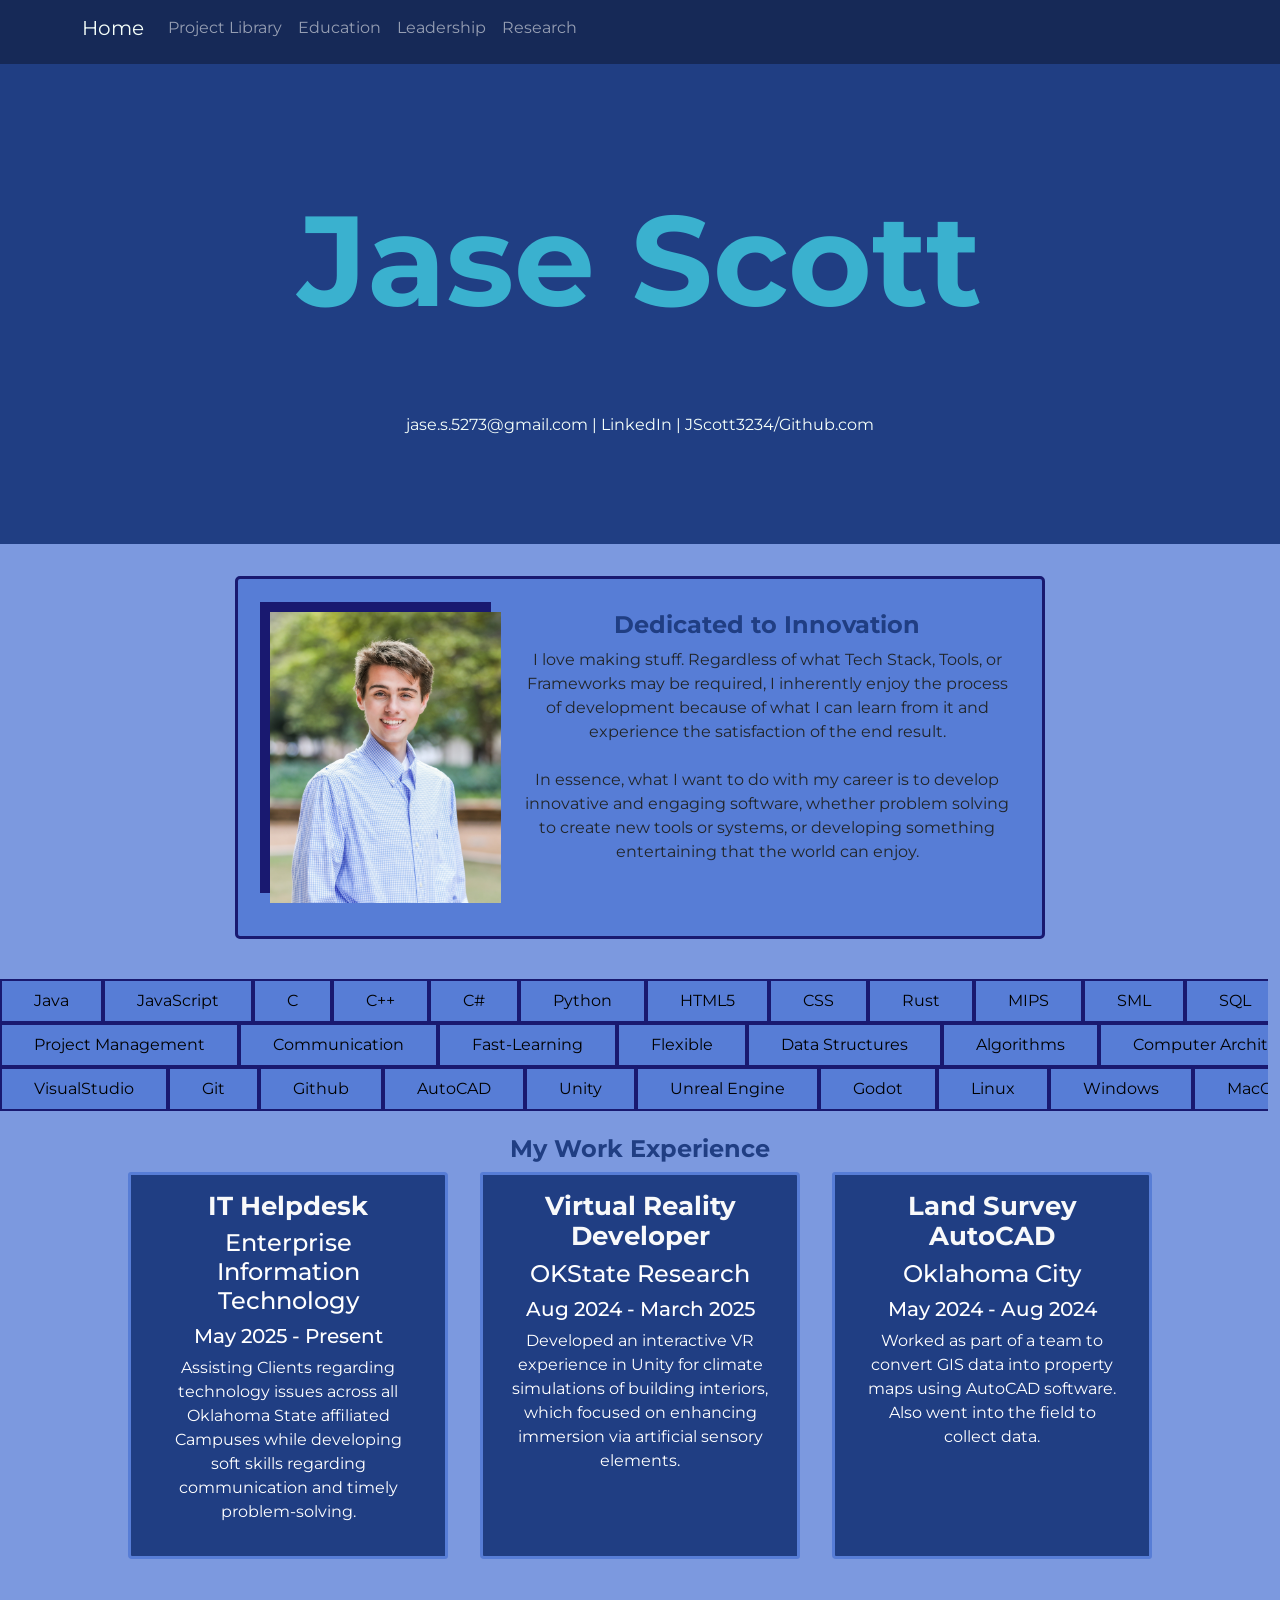
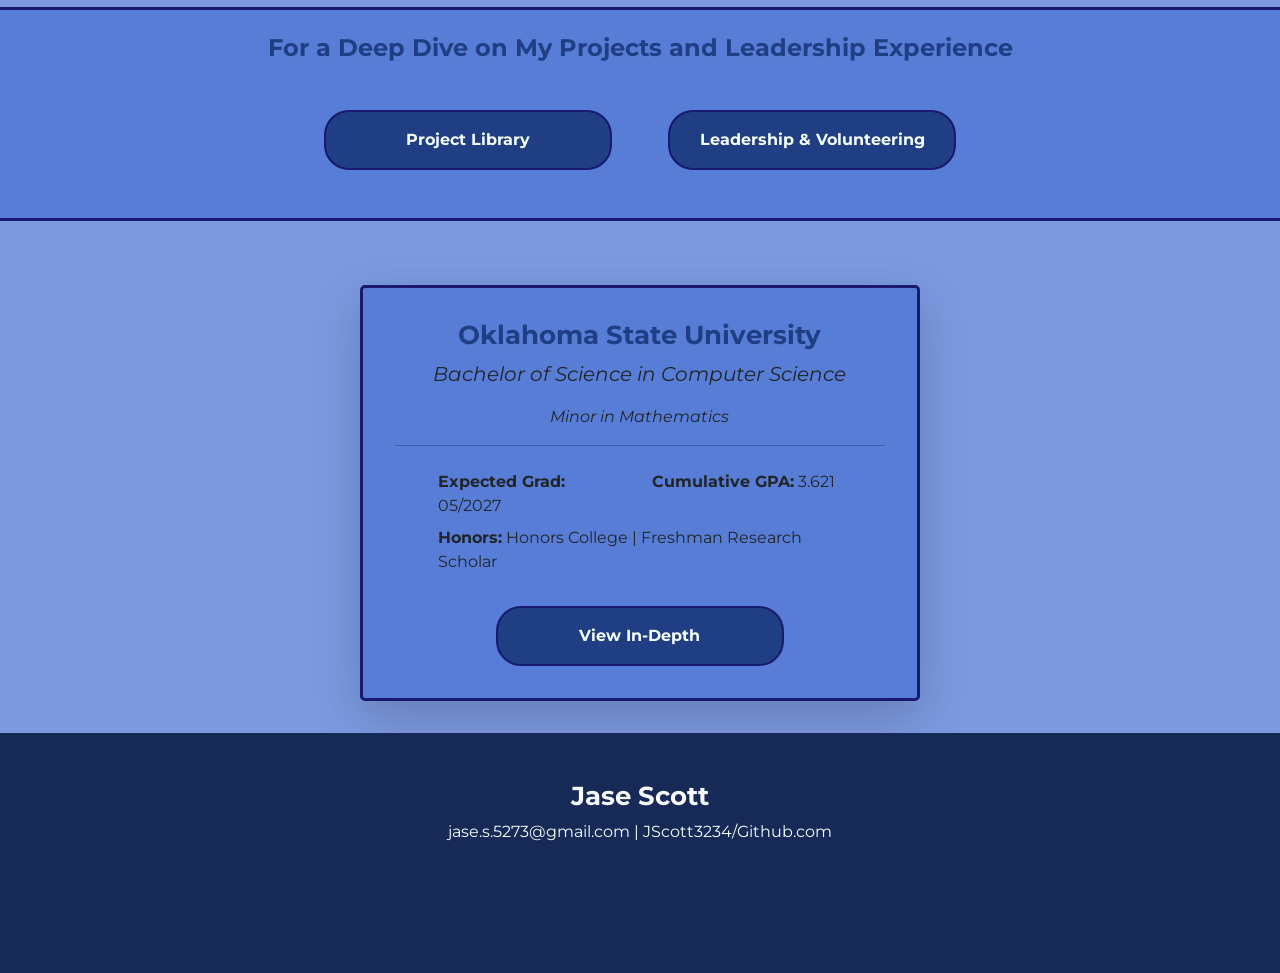
==== pages/index.html @ 5986a134 "Format Fixes Moved everything around and got pretty organizational" ====
<!DOCTYPE html>
<html lang="en">

<head>
    <meta charset="utf-8" />
    <meta name="viewport" content="width=device-width, initial-scale=1.0" />
    <title>Jase Scott</title>
    <link href="https://cdn.jsdelivr.net/npm/bootstrap@5.3.3/dist/css/bootstrap.min.css" rel="stylesheet"
        integrity="sha384-QWTKZyjpPEjISv5WaRU9OFeRpok6YctnYmDr5pNlyT2bRjXh0JMhjY6hW+ALEwIH" crossorigin="anonymous">
    <link rel="stylesheet" href="../css/site.css" asp-append-version="true" />
    <link rel="preconnect" href="https://fonts.googleapis.com">
    <link rel="preconnect" href="https://fonts.gstatic.com" crossorigin>
    <link href="https://fonts.googleapis.com/css2?family=Montserrat:ital,wght@0,100..900;1,100..900&display=swap"
        rel="stylesheet">
</head>

<body>
    <header>
        <nav class="navbar navbar-expand-sm navbar-toggleable-sm navbar-dark box-shadow pb-3 pt-2"
            style="background-color: #162957;">
            <div class="container">
                <a class="navbar-brand" href="index.html" style="color: mintcream;">Home</a>
                <button class="navbar-toggler" type="button" data-bs-toggle="collapse" data-bs-target=".navbar-collapse"
                    aria-controls="navbarSupportedContent" aria-expanded="false" aria-label="Toggle navigation">
                    <span class="navbar-toggler-icon"></span>
                </button>
                <div class="navbar-collapse collapse d-sm-inline-flex justify-content-between">
                    <ul class="navbar-nav flex-grow-1">
                        <li class="nav-item">
                            <a class="nav-link" href="projects.html">Project Library</a>
                        </li>
                        <li class="nav-item">
                            <a class="nav-link" href="education.html">Education</a>
                        </li>
                        <li class="nav-item">
                            <a class="nav-link" href="leadership.html">Leadership</a>
                        </li>
                        <li class="nav-item">
                            <a class="nav-link" href="research.html">Research</a>
                        </li>
                    </ul>
                </div>
            </div>
        </nav>
    </header>
    <div class="container-fluid p-0 overflow-x-hidden">
        <main role="main" class="pb-0">

            <!-- Banner -->
            <div class="row banner justify-content-center">
                <h1>Jase Scott</h1>
                <div class="contactInfo">
                    <!-- TODO: What if I replaced these with SVG icons instead of text?-->
                    <p><a href="mailto:jase.s.5273@gmail.com" target="_blank">jase.s.5273@gmail.com</a> | <a
                            class="linklist" href="https://www.linkedin.com/in/jase-scott-a76980309/"
                            target="_blank">LinkedIn</a> | <a href="https://github.com/JScott3234"
                            target="_blank">JScott3234/Github.com</a> </p>
                </div>
            </div>

            <!-- Personal Message -->
            <div class="row personal justify-content-center">
                <div class="col-md-8 personalContainer">
                    <div class="row align-items-center">
                        <div class="col-md-4">
                            <img src="../images/The_Jase.JPG" alt="Portrait of Jase Scott"
                                class="personalImage img-fluid" />
                        </div>
                        <div class="col-md-8 text-center mb-4">
                            <h2><strong>Dedicated to Innovation</strong></h2>
                            <p class="text-dark">
                                I love making stuff. Regardless of what Tech Stack, Tools, or Frameworks may be
                                required, I inherently enjoy the process of development because of what I can learn from
                                it and experience the satisfaction of the end result.
                                <br />
                                <br />
                                In essence, what I want to do with my career is to develop innovative and engaging
                                software, whether problem solving to create new tools or systems, or developing
                                something
                                entertaining that the world can enjoy.
                            </p>
                        </div>
                    </div>
                </div>
            </div>

            <!-- Skills -->
            <div class="row skills">

                <div class="languagesTicker">
                    <span class="tickerItem">Java</span>
                    <span class="tickerItem">JavaScript</span>
                    <span class="tickerItem">C</span>
                    <span class="tickerItem">C++</span>
                    <span class="tickerItem">C#</span>
                    <span class="tickerItem">Python</span>
                    <span class="tickerItem">HTML5</span>
                    <span class="tickerItem">CSS</span>
                    <span class="tickerItem">Rust</span>
                    <span class="tickerItem">MIPS</span>
                    <span class="tickerItem">SML</span>
                    <span class="tickerItem">SQL</span>
                    <span class="tickerItem">Java</span>
                    <span class="tickerItem">JavaScript</span>
                    <span class="tickerItem">C</span>
                    <span class="tickerItem">C++</span>
                    <span class="tickerItem">C#</span>
                    <span class="tickerItem">Python</span>
                    <span class="tickerItem">HTML5</span>
                    <span class="tickerItem">CSS</span>
                    <span class="tickerItem">Rust</span>
                    <span class="tickerItem">MIPS</span>
                    <span class="tickerItem">SML</span>
                    <span class="tickerItem">SQL</span>
                    <span class="tickerItem">Java</span>
                    <span class="tickerItem">JavaScript</span>
                    <span class="tickerItem">C</span>
                    <span class="tickerItem">C++</span>
                    <span class="tickerItem">C#</span>
                    <span class="tickerItem">Python</span>
                    <span class="tickerItem">HTML5</span>
                    <span class="tickerItem">CSS</span>
                    <span class="tickerItem">Rust</span>
                    <span class="tickerItem">MIPS</span>
                    <span class="tickerItem">SML</span>
                    <span class="tickerItem">SQL</span>
                </div>

                <div class="skillsTicker">
                    <span class="tickerItem">Project Management</span>
                    <span class="tickerItem">Communication</span>
                    <span class="tickerItem">Fast-Learning</span>
                    <span class="tickerItem">Flexible</span>
                    <span class="tickerItem">Data Structures</span>
                    <span class="tickerItem">Algorithms</span>
                    <span class="tickerItem">Computer Architecture</span>
                    <span class="tickerItem">Software Development</span>
                    <span class="tickerItem">Game Development</span>
                    <span class="tickerItem">Documentation</span>
                    <span class="tickerItem">Debugging</span>
                    <span class="tickerItem">Prototyping</span>
                    <span class="tickerItem">SDLC(AGILE)</span>
                    <span class="tickerItem">Project Management</span>
                    <span class="tickerItem">Communication</span>
                    <span class="tickerItem">Fast-Learning</span>
                    <span class="tickerItem">Flexible</span>
                    <span class="tickerItem">Data Structures</span>
                    <span class="tickerItem">Algorithms</span>
                    <span class="tickerItem">Computer Architecture</span>
                    <span class="tickerItem">Software Development</span>
                    <span class="tickerItem">Game Development</span>
                    <span class="tickerItem">Documentation</span>
                    <span class="tickerItem">Debugging</span>
                    <span class="tickerItem">Prototyping</span>
                    <span class="tickerItem">SDLC(AGILE)</span>

                </div>

                <div class="toolsTicker">
                    <span class="tickerItem">VisualStudio</span>
                    <span class="tickerItem">Git</span>
                    <span class="tickerItem">Github</span>
                    <span class="tickerItem">AutoCAD</span>
                    <span class="tickerItem">Unity</span>
                    <span class="tickerItem">Unreal Engine</span>
                    <span class="tickerItem">Godot</span>
                    <span class="tickerItem">Linux</span>
                    <span class="tickerItem">Windows</span>
                    <span class="tickerItem">MacOS</span>
                    <span class="tickerItem">Arduino</span>
                    <span class="tickerItem">Blender</span>
                    <span class="tickerItem">OpenCV</span>
                    <span class="tickerItem">ROS</span>
                    <span class="tickerItem">Android</span>
                    <span class="tickerItem">Virtual Reality</span>
                    <span class="tickerItem">Augmented Reality</span>
                    <span class="tickerItem">SQL Server Management Studio</span>
                    <span class="tickerItem">Matlab</span>
                    <span class="tickerItem">.NET</span>
                    <span class="tickerItem">VisualStudio</span>
                    <span class="tickerItem">Git</span>
                    <span class="tickerItem">Github</span>
                    <span class="tickerItem">AutoCAD</span>
                    <span class="tickerItem">Unity</span>
                    <span class="tickerItem">Unreal Engine</span>
                    <span class="tickerItem">Godot</span>
                    <span class="tickerItem">Linux</span>
                    <span class="tickerItem">Windows</span>
                    <span class="tickerItem">MacOS</span>
                    <span class="tickerItem">Arduino</span>
                    <span class="tickerItem">Blender</span>
                    <span class="tickerItem">OpenCV</span>
                    <span class="tickerItem">ROS</span>
                    <span class="tickerItem">Android</span>
                    <span class="tickerItem">Virtual Reality</span>
                    <span class="tickerItem">Augmented Reality</span>
                    <span class="tickerItem">SQL Server Management Studio</span>
                    <span class="tickerItem">Matlab</span>
                    <span class="tickerItem">.NET</span>
                </div>
            </div>

            <!-- Work Experience -->
            <div class="row work justify-content-center mt-3 align">
                <h2><strong>My Work Experience</strong></h2>

                <div class="row justify-content-center col-md-3 workCard">
                    <h3 class="text-light">IT Helpdesk</h3>
                    <h4>Enterprise Information Technology</h4>
                    <h5>May 2025 - Present</h5>
                    <p>Assisting Clients regarding technology issues across all Oklahoma State affiliated Campuses while
                        developing
                        soft skills regarding communication and timely problem-solving.</p>
                </div>

                <div class="row justify-content-center col-md-3 workCard">
                    <h3 class="text-light">Virtual Reality Developer</h3>
                    <h4>OKState Research</h4>
                    <h5>Aug 2024 - March 2025</h5>
                    <p>Developed an interactive VR experience in Unity for climate simulations of building interiors,
                        which focused
                        on enhancing immersion via artificial sensory elements.</p>
                </div>

                <div class="row justify-content-center col-md-3 workCard">
                    <h3 class="text-light">Land Survey AutoCAD</h3>
                    <h4>Oklahoma City</h4>
                    <h5>May 2024 - Aug 2024</h5>
                    <p>Worked as part of a team to convert GIS data into property maps using AutoCAD software. Also went
                        into the
                        field to collect data.</p>
                </div>
            </div>

            <!-- Navigation Buttons -->
            <div class="row justify-content-center align-items-center buttonMenu text-center">
                <h2 class="text-center mt-4 mb-5"><strong>For a Deep Dive on My Projects and Leadership
                        Experience</strong></h2>
                <div class="col-12 col-md-auto mx-md-3">
                    <a href="projects.html"><button class="btn-dark">Project Library</button></a>
                </div>
                <div class="col-12 col-md-auto mx-md-3">
                    <a href="leadership.html"><button class="btn-dark">Leadership & Volunteering</button></a>
                </div>
            </div>

            <!-- Incorporating all this in the leadership page
            <div class="row work justify-content-center">
                <h2><strong>Volunteering and Leadership</strong></h2>   

                <div class="col-sm-3 workCard">
                    <h3><a href="https://www.hackokstate.com/">HackOkstate</a></h3>
                    <h4>Logistics and Catering Director</h4>
                    <h5>Sept 2025 - Present</h5>
                    <p>Assisted in the preparation and hosting of an MLH sponsored Hackathon at Oklahoma State, and
                        contiuning to
                        assist in preparation for the next!</p>
                </div>

                <div class="col-sm-3 workCard">
                    <h3><a href="https://okstateacm.github.io/">Associates in Computing Machinery</a></h3>
                    <h4>Secretary</h4>
                    <h5>Aug 2025 - Present</h5>
                    <p>Acting as a networking entity/liason between multiple techonology-oriented
                        clubs.</p>
                </div>

                <div class="col-sm-3 workCard">
                    <h3><a href="https://osuvgdc.com/">Video Game Development Club</a></h3>
                    <h4>Vice President</h4>
                    <h5>April 2025 - Present</h5>
                    <p>
                        Organizing workshops to teach students how to make games,
                        brainstorming with the other leaders on event ideas,
                        and networking with other clubs for co-op events.
                    </p>
                </div>
            </div>

            <hr /> -->



            <!-- Education -->
            <div class="row education justify-content-center text-center mt-3">
                <div class="col-md-8 mt-3">
                    <div class="collegeContainer shadow-lg">
                        <h3 class="mb-2">Oklahoma State University</h3>
                        <p class="fs-5"><em>Bachelor of Science in Computer Science</em></p>
                        <p class="fs-7 mb-3"><em>Minor in Mathematics</em></p>

                        <hr class="hr opacity-50" />

                        <div class="row text-start justify-content-center fs-6 mt-4">
                            <div class="col-sm-5 mb-2">
                                <strong>Expected Grad:</strong> 05/2027
                            </div>
                            <div class="col-sm-5 mb-2">
                                <strong>Cumulative GPA:</strong> 3.621
                            </div>
                            <div class="col-sm-10 mb-3">
                                <strong>Honors:</strong> Honors College | Freshman Research Scholar
                            </div>
                        </div>

                        <a href="education.html" class="d-inline-block mt-3">
                            <button class="btn-dark m-0">View In-Depth</button>
                        </a>
                    </div>
                </div>
            </div>
        </main>
    </div>

    <!-- Footer -->
    <footer class="footer">
        <h3 class="text-light">Jase Scott</h3>
        <p class="contactInfo"><a href="mailto:jase.s.5273@gmail.com" target="_blank">jase.s.5273@gmail.com</a> | <a
                href="https://github.com/JScott3234" target="_blank">JScott3234/Github.com</a></p>

    </footer>

    <script src="https://code.jquery.com/jquery-3.7.1.min.js"
        integrity="sha256-/JqT3SQfawRcv/BIHPThkBvs0OEvtFFmqPF/lYI/Cxo=" crossorigin="anonymous"></script>
    <!--<script src="https://cdn.jsdelivr.net/npm/bootstrap@5.3.3/dist/js/bootstrap.bundle.min.js"
        integrity="sha384-YvpcrYf0tY3lHB60NNkmxc5s9fDVZLESaAA55NDzOxhy9GkcIdslK1eN7N6jIeHz"
        crossorigin="anonymous"></script>
    <script src="./js/site.js" asp-append-version="true"></script>-->
</body>

</html>
---- css/site.css ----
html,
body {
    background-color: #7C99DF;
    font-family: "Montserrat", sans-serif;
    font-optical-sizing: auto;
    font-weight: normal;
    font-style: normal;
}

.montserrat {
    /*-<uniqueifier >*/
    font-family: "Montserrat", sans-serif;
    font-optical-sizing: auto;
    font-weight: normal;
    font-style: normal;
}

h1 {
    font-size: 8rem;
    color: #3AB1CF;
    font-weight: bold;
    padding-top: 5.5rem;
    margin-bottom: 1rem;
}

h2 {
    font-size: 1.5rem;
    color: #203E83;
}

h3 {
    font-size: 1.6rem;
    font-weight: bold;
    color: #203E83;
}

/*Banner Section*/
.banner {
    background-color: #203E83;
    color: mintcream;
    text-align: center;
    margin: 0;
    padding: 2rem;
    width: 100%;
    height: 30rem;
}

.smallBanner {
    background-color: #203E83;
    color: mintcream;

}

.contactInfo {
    color: mintcream;
    margin-top: 0;
}

a {
    color: mintcream;
    text-decoration: none;
}

a:hover {
    color: #3AB1CF;
}

/*Education Section*/
.education {
    padding-top: 2rem;
    padding-bottom: 2rem;
    margin-top: 2rem;
    text-align: center;
}

/* College Section*/
.collegeContainer {
    background-color: #577DD6;
    max-width: 35rem;
    width: 100%;
    border: 3px solid midnightblue;
    border-radius: 5px;
    display: inline-block;
    padding: 2rem;
}

.hr {
    color: #203E83;
}

/*Skills Section*/
.skills {
    width: 100%;
    overflow: hidden;
    /* Hides the content outside the view so it can roll in*/
    color: black;
    padding: 0.5rem 0;
    text-align: center;
}

/* Individual Tickers for Each Part of The Skills Section, 
    used to apply unique animations to each Ticker*/
.languagesTicker {
    display: flex;
    animation: ticker 45s linear infinite;
    white-space: nowrap;
}

.skillsTicker {
    display: flex;
    animation: ticker2 45s linear infinite;
    white-space: nowrap;
}

.toolsTicker {
    display: flex;
    animation: ticker 45s linear infinite;
    white-space: nowrap;
}

/*Applied to Each Block in the Ticker*/
.tickerItem {
    display: inline-block;
    margin: 0.5 2rem;
    padding-left: 2rem;
    padding-right: 2rem;
    padding-top: .5rem;
    padding-bottom: .5rem;
    border: 2px solid midnightblue;
    background: #577DD6;
}

/*Dedicated Animations for Tickers*/

/*Right to Left Ticker Animation*/
@keyframes ticker {
    0% {
        transform: translate3d(0, 0, 0);
    }

    100% {
        transform: translate3d(-100%, 0, 0);
    }
}

/*Left to Right Ticker Animation*/
@keyframes ticker2 {
    0% {
        transform: translate3d(-100%, 0, 0);
    }

    100% {
        transform: translate3d(0, 0, 0);
    }
}

/* Work Experience & Volunteering/Leadership */
.work {
    text-align: center;
    margin: 0rem;
    margin-bottom: 3rem;
}

/* Each Job Element, also used for Volunteer Section */
.workCard {
    background-color: #203E83;
    border: 3px solid #577DD6;
    color: white;
    display: inline-block;
    vertical-align: top;
    padding: 1rem;
    border-radius: 3px 4px;
    margin-left: 1rem;
    margin-right: 1rem;
}

/* Buttons */

button {
    background-color: #203E83;
    color: mintcream;
    font-weight: bold;
    border: 2px solid midnightblue;
    border-radius: 25px;
    padding: 1rem;
    width: 18rem;
    margin-bottom: 3rem;

}

button:hover {
    background-color: #305cc2;
}

.buttonMenu {
    background-color: #577DD6;
    border: 3px solid midnightblue;
    border-radius: 5px;
}

/*Personal Interest*/
.personal {
    margin: 2rem;
}

/*Container for Image and Paragraph*/
.personalContainer {
    background-color: #577DD6;
    border: 3px solid midnightblue;
    border-radius: 5px;
    padding: 2rem;
}

/*Image*/
.personalImage {
    box-shadow: midnightblue -10px -10px;
}

/*Three Words Section*/
.words {
    height: 10rem;
    padding-bottom: 2rem;
    margin-bottom: 3rem;
    text-align: center;
}

/*Individual Word*/
.word {
    border: 4px solid midnightblue;
    width: 22rem;
    height: 4rem;
    text-align: center;
    display: inline-block;
    margin-right: 5rem;
    font-size: 3rem;
    border-radius: 25px 25px;
    color: #6082B6;
    text-shadow: 2px 1px 1px mintcream;
    background-color: midnightblue;
}

/*Footer*/
.footer {
    text-align: center;
    background-color: #162957;
    width: 100%;
    height: 15rem;
    margin: 0;
    padding: 2rem;
    padding-top: 3rem;
}

/*Projects Page*/

#fullStackProjects {
    background-color: #203E83;
}

#gameDevProjects {
    background-color: #203E83;
}

.projContainer {
    background-color: #7C99DF;
    border: 3px solid midnightblue;
    border-radius: 5px;
}
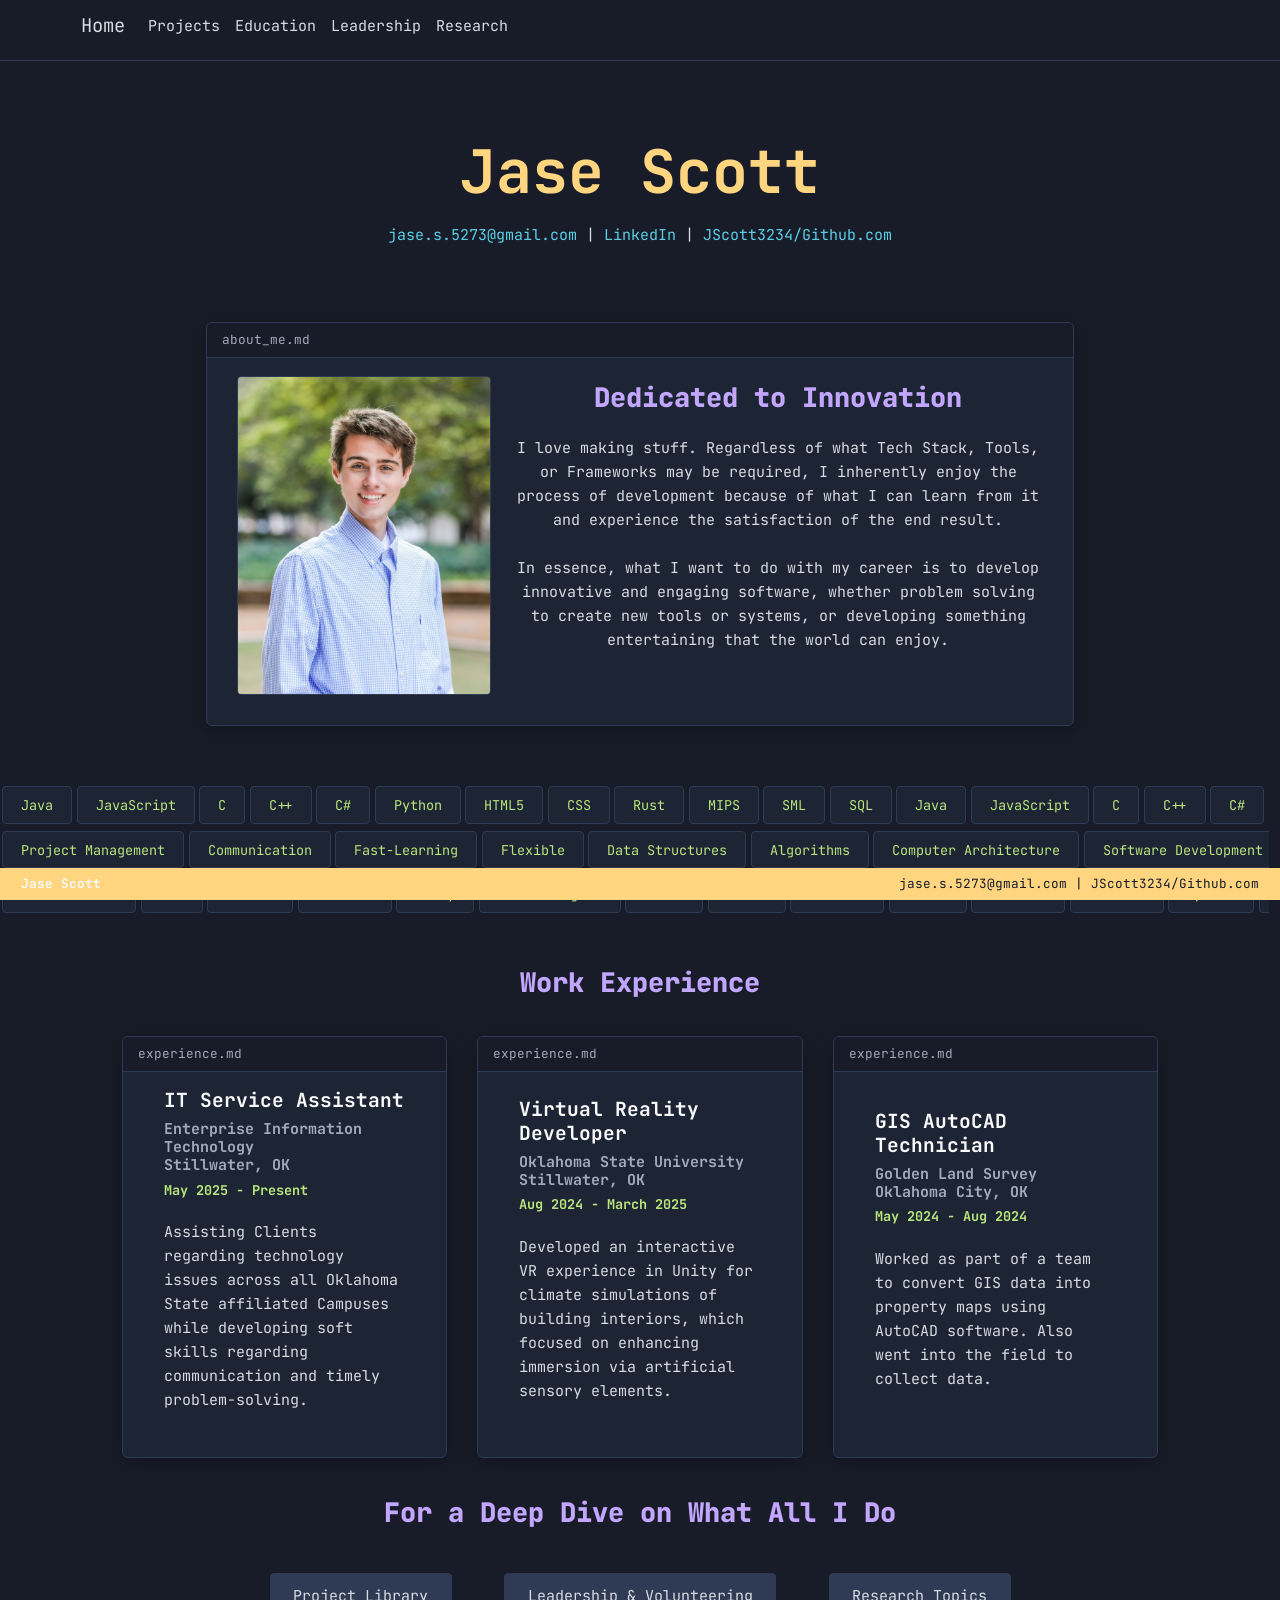
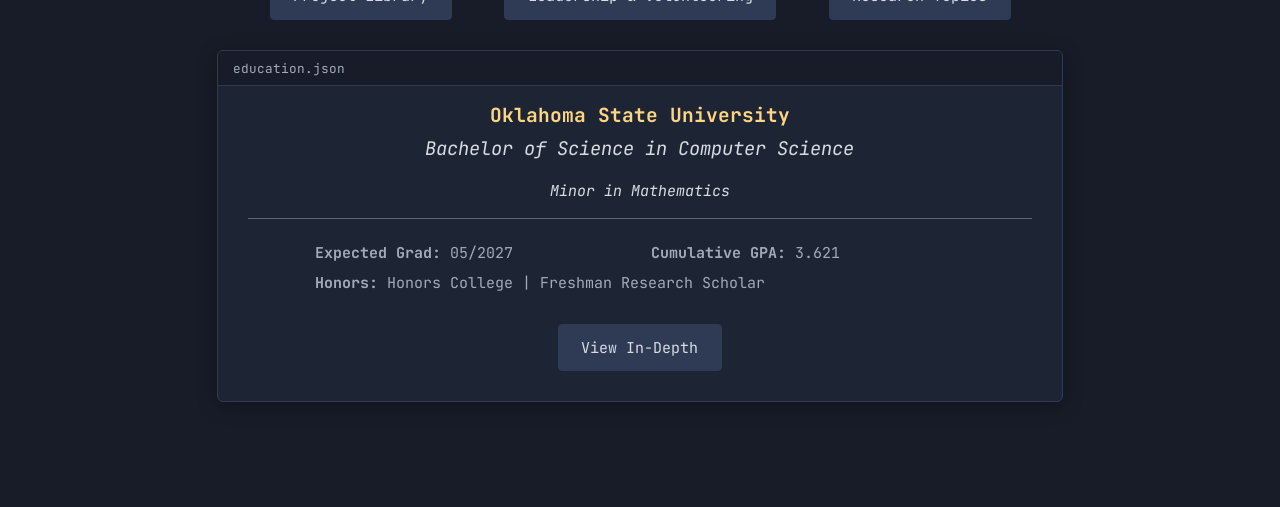
==== commit 5f7af0b2: "Huge Styling Rework Made the html a bit more modular, and introduced a Halcyon inspired theme to sta" ====
--- a/pages/index.html
+++ b/pages/index.html
@@ -7,7 +7,7 @@
     <title>Jase Scott</title>
     <link href="https://cdn.jsdelivr.net/npm/bootstrap@5.3.3/dist/css/bootstrap.min.css" rel="stylesheet"
         integrity="sha384-QWTKZyjpPEjISv5WaRU9OFeRpok6YctnYmDr5pNlyT2bRjXh0JMhjY6hW+ALEwIH" crossorigin="anonymous">
-    <link rel="stylesheet" href="../css/site.css" asp-append-version="true" />
+    <link rel="stylesheet" href="../css/halcyon.css" asp-append-version="true" />
     <link rel="preconnect" href="https://fonts.googleapis.com">
     <link rel="preconnect" href="https://fonts.gstatic.com" crossorigin>
     <link href="https://fonts.googleapis.com/css2?family=Montserrat:ital,wght@0,100..900;1,100..900&display=swap"
@@ -27,7 +27,7 @@
                 <div class="navbar-collapse collapse d-sm-inline-flex justify-content-between">
                     <ul class="navbar-nav flex-grow-1">
                         <li class="nav-item">
-                            <a class="nav-link" href="projects.html">Project Library</a>
+                            <a class="nav-link" href="projects.html">Projects</a>
                         </li>
                         <li class="nav-item">
                             <a class="nav-link" href="education.html">Education</a>
@@ -60,7 +60,7 @@
 
             <!-- Personal Message -->
             <div class="row personal justify-content-center">
-                <div class="col-md-8 personalContainer">
+                <div class="col-md-8 personalContainer editor-container" data-tab="about_me.md">
                     <div class="row align-items-center">
                         <div class="col-md-4">
                             <img src="../images/The_Jase.JPG" alt="Portrait of Jase Scott"
@@ -68,7 +68,7 @@
                         </div>
                         <div class="col-md-8 text-center mb-4">
                             <h2><strong>Dedicated to Innovation</strong></h2>
-                            <p class="text-dark">
+                            <p>
                                 I love making stuff. Regardless of what Tech Stack, Tools, or Frameworks may be
                                 required, I inherently enjoy the process of development because of what I can learn from
                                 it and experience the satisfaction of the end result.
@@ -88,6 +88,18 @@
             <div class="row skills">
 
                 <div class="languagesTicker">
+                    <span class="tickerItem">Java</span>
+                    <span class="tickerItem">JavaScript</span>
+                    <span class="tickerItem">C</span>
+                    <span class="tickerItem">C++</span>
+                    <span class="tickerItem">C#</span>
+                    <span class="tickerItem">Python</span>
+                    <span class="tickerItem">HTML5</span>
+                    <span class="tickerItem">CSS</span>
+                    <span class="tickerItem">Rust</span>
+                    <span class="tickerItem">MIPS</span>
+                    <span class="tickerItem">SML</span>
+                    <span class="tickerItem">SQL</span>
                     <span class="tickerItem">Java</span>
                     <span class="tickerItem">JavaScript</span>
                     <span class="tickerItem">C</span>
@@ -202,29 +214,29 @@
 
             <!-- Work Experience -->
             <div class="row work justify-content-center mt-3 align">
-                <h2><strong>My Work Experience</strong></h2>
-
-                <div class="row justify-content-center col-md-3 workCard">
-                    <h3 class="text-light">IT Helpdesk</h3>
-                    <h4>Enterprise Information Technology</h4>
+                <h2 class="text-center"><strong>Work Experience</strong></h2>
+
+                <div class="row justify-content-center col-md-3 workCard editor-container" data-tab="experience.md">
+                    <h3 class="text-light">IT Service Assistant</h3>
+                    <h4>Enterprise Information Technology </br> Stillwater, OK</h4>
                     <h5>May 2025 - Present</h5>
                     <p>Assisting Clients regarding technology issues across all Oklahoma State affiliated Campuses while
                         developing
                         soft skills regarding communication and timely problem-solving.</p>
                 </div>
 
-                <div class="row justify-content-center col-md-3 workCard">
+                <div class="row justify-content-center col-md-3 workCard editor-container" data-tab="experience.md">
                     <h3 class="text-light">Virtual Reality Developer</h3>
-                    <h4>OKState Research</h4>
+                    <h4>Oklahoma State University </br> Stillwater, OK</h4>
                     <h5>Aug 2024 - March 2025</h5>
                     <p>Developed an interactive VR experience in Unity for climate simulations of building interiors,
                         which focused
                         on enhancing immersion via artificial sensory elements.</p>
                 </div>
 
-                <div class="row justify-content-center col-md-3 workCard">
-                    <h3 class="text-light">Land Survey AutoCAD</h3>
-                    <h4>Oklahoma City</h4>
+                <div class="row justify-content-center col-md-3 workCard editor-container" data-tab="experience.md">
+                    <h3 class="text-light">GIS AutoCAD Technician</h3>
+                    <h4>Golden Land Survey </br> Oklahoma City, OK</h4>
                     <h5>May 2024 - Aug 2024</h5>
                     <p>Worked as part of a team to convert GIS data into property maps using AutoCAD software. Also went
                         into the
@@ -234,13 +246,15 @@
 
             <!-- Navigation Buttons -->
             <div class="row justify-content-center align-items-center buttonMenu text-center">
-                <h2 class="text-center mt-4 mb-5"><strong>For a Deep Dive on My Projects and Leadership
-                        Experience</strong></h2>
+                <h2 class="text-center mt-4 mb-5"><strong>For a Deep Dive on What All I Do</strong></h2>
                 <div class="col-12 col-md-auto mx-md-3">
                     <a href="projects.html"><button class="btn-dark">Project Library</button></a>
                 </div>
                 <div class="col-12 col-md-auto mx-md-3">
                     <a href="leadership.html"><button class="btn-dark">Leadership & Volunteering</button></a>
+                </div>
+                <div class="col-12 col-md-auto mx-md-3">
+                    <a href="research.html"><button class="btn-dark">Research Topics</button></a>
                 </div>
             </div>
 
@@ -284,7 +298,7 @@
             <!-- Education -->
             <div class="row education justify-content-center text-center mt-3">
                 <div class="col-md-8 mt-3">
-                    <div class="collegeContainer shadow-lg">
+                    <div class="collegeContainer editor-container" data-tab="education.json">
                         <h3 class="mb-2">Oklahoma State University</h3>
                         <p class="fs-5"><em>Bachelor of Science in Computer Science</em></p>
                         <p class="fs-7 mb-3"><em>Minor in Mathematics</em></p>
--- a/css/halcyon.css
+++ b/css/halcyon.css
@@ -0,0 +1,309 @@
+@import url('https://fonts.googleapis.com/css2?family=JetBrains+Mono:wght@400;500;700&display=swap');
+
+
+:root {
+    /* Halcyon Color Palette */
+    --bg: #171c28;
+    --card: #1d2433;
+    --border: #2f3b54;
+    --mainText: #d7dce2;
+    --secondaryText: #a2aabc;
+    --cyan: #5ccfe6;
+    --purple: #c3a6ff;
+    --yellow: #ffd580;
+    --green: #bae67e;
+    --orange: #ffae57;
+}
+
+html,
+body {
+    background-color: var(--bg);
+    color: var(--secondaryText);
+    font-family: 'JetBrains Mono', monospace;
+    font-size: 15px;
+    padding-bottom: 2.5rem;
+}
+
+h1,
+h2,
+h3,
+h4,
+h5,
+h6 {
+    font-weight: 700;
+}
+
+h1 {
+    font-size: 4rem;
+    color: var(--yellow);
+    padding-top: 3rem;
+    margin-bottom: 1rem;
+}
+
+@media (max-width: 768px) {
+    h1 {
+        font-size: 2.5rem;
+    }
+}
+
+h2 {
+    font-size: 1.8rem;
+    color: var(--purple);
+    margin-bottom: 1.5rem;
+}
+
+h3 {
+    font-size: 1.3rem;
+    color: var(--yellow);
+}
+
+p {
+    color: var(--mainText);
+    line-height: 1.6;
+}
+
+a {
+    color: var(--orange);
+    text-decoration: none;
+    transition: color 0.2s;
+}
+
+a:hover {
+    color: var(--yellow);
+    text-decoration: underline;
+}
+
+/* Navbar (Workbench Top) */
+.navbar {
+    background-color: var(--bg) !important;
+    border-bottom: 1px solid var(--border);
+}
+
+.navbar-brand,
+.nav-link {
+    color: var(--mainText) !important;
+}
+
+.nav-link:hover {
+    color: var(--orange) !important;
+}
+
+/* Editor Container - looks like a tab window */
+.editor-container {
+    background-color: var(--card);
+    border: 1px solid var(--border);
+    border-radius: 6px;
+    position: relative;
+    padding: 3.5rem 2rem 2rem 2rem;
+    box-shadow: 0 4px 20px rgba(0, 0, 0, 0.3);
+    margin-bottom: 2rem;
+}
+
+.editor-container::before {
+    content: attr(data-tab);
+    position: absolute;
+    top: 0;
+    left: 0;
+    right: 0;
+    height: 35px;
+    background-color: var(--bg);
+    border-bottom: 1px solid var(--border);
+    border-radius: 5px 5px 0 0;
+    display: flex;
+    align-items: center;
+    padding-left: 15px;
+    color: var(--secondaryText);
+    font-size: 0.85rem;
+    font-family: 'JetBrains Mono', monospace;
+}
+
+/* Index Page */
+.banner {
+    text-align: center;
+    padding: 2rem 1rem;
+}
+
+.contactInfo {
+    color: var(--secondaryText);
+    margin-bottom: 2rem;
+}
+
+.contactInfo a {
+    color: var(--cyan);
+}
+
+.personalImage {
+    border-radius: 4px;
+    border: 1px solid var(--border);
+    max-width: 100%;
+    height: auto;
+}
+
+/* Work Experience */
+.workCard {
+    margin: 1rem;
+    display: flex;
+    flex-direction: column;
+}
+
+.workCard h4 {
+    color: var(--secondaryText);
+    font-size: 1rem;
+    margin-bottom: 0.5rem;
+}
+
+.workCard h5 {
+    color: var(--green);
+    font-size: 0.9rem;
+    margin-bottom: 1.5rem;
+}
+
+/* Buttons (Terminal Commands??) */
+button,
+.btn-dark,
+.btn-primary {
+    background-color: var(--border);
+    color: var(--mainText);
+    font-family: 'JetBrains Mono', monospace;
+    border: 1px solid var(--border);
+    border-radius: 4px;
+    padding: 0.75rem 1.5rem;
+    transition: all 0.2s;
+    cursor: pointer;
+}
+
+button:hover,
+.btn-dark:hover,
+.btn-primary:hover {
+    background-color: var(--orange);
+    color: #1d2433;
+    border: var(--cyan);
+}
+
+/* Tickers */
+.skills {
+    width: 100%;
+    overflow: hidden;
+    padding: 2rem 0;
+}
+
+.languagesTicker,
+.skillsTicker,
+.toolsTicker {
+    display: flex;
+    white-space: nowrap;
+    margin-bottom: 0.5rem;
+}
+
+.languagesTicker {
+    animation: ticker 45s linear infinite;
+}
+
+.skillsTicker {
+    animation: ticker2 45s linear infinite;
+}
+
+.toolsTicker {
+    animation: ticker 45s linear infinite;
+}
+
+.tickerItem {
+    display: inline-block;
+    margin: 0 0.15rem;
+    padding: 0.5rem 1.2rem;
+    background: var(--card);
+    border: 1px solid var(--border);
+    border-radius: 4px;
+    color: var(--green);
+    font-size: 0.9rem;
+}
+
+@keyframes ticker {
+    0% {
+        transform: translate3d(0, 0, 0);
+    }
+
+    100% {
+        transform: translate3d(-100%, 0, 0);
+    }
+}
+
+@keyframes ticker2 {
+    0% {
+        transform: translate3d(-100%, 0, 0);
+    }
+
+    100% {
+        transform: translate3d(0, 0, 0);
+    }
+}
+
+/* Projects Page Elements (borders disappear upon hover)*/
+.projContainer {
+    background-color: var(--card);
+    border: 1px solid var(--border);
+    border-radius: 6px;
+    overflow: hidden;
+    transition: transform 0.2s ease, box-shadow 0.2s ease;
+}
+
+.projContainer:hover {
+    transform: translateY(-4px);
+    box-shadow: 0 8px 25px rgba(0, 0, 0, 0.4);
+    border: var(--purple);
+}
+
+.projContainer .card-body {
+    padding: 1.5rem;
+    background-color: var(--card);
+}
+
+.projContainer .card-title {
+    color: var(--cyan);
+    font-weight: bold;
+    margin-bottom: 1rem;
+}
+
+.projContainer .card-text {
+    color: var(--mainText);
+    font-size: 0.9rem;
+}
+
+/* Footer - looks like a status bar */
+.footer {
+    background-color: var(--yellow);
+    color: #171c28;
+    text-align: center;
+    padding: 0.4rem;
+    font-size: 0.85rem;
+    position: fixed;
+    /*Figure out how to fix this only when the bottom of page comes into view*/
+    bottom: 0;
+    left: 0;
+    width: 100%;
+    z-index: 1000;
+    display: flex;
+    justify-content: space-between;
+    align-items: center;
+}
+
+.footer h3 {
+    font-size: 0.85rem;
+    margin: 0 0 0 1rem;
+    color: #171c28;
+}
+
+.footer .contactInfo {
+    margin: 0 1rem 0 0;
+}
+
+.footer p,
+.footer a {
+    color: #171c28;
+    margin: 0;
+}
+
+.footer a:hover {
+    color: #fff;
+    text-decoration: none;
+}
